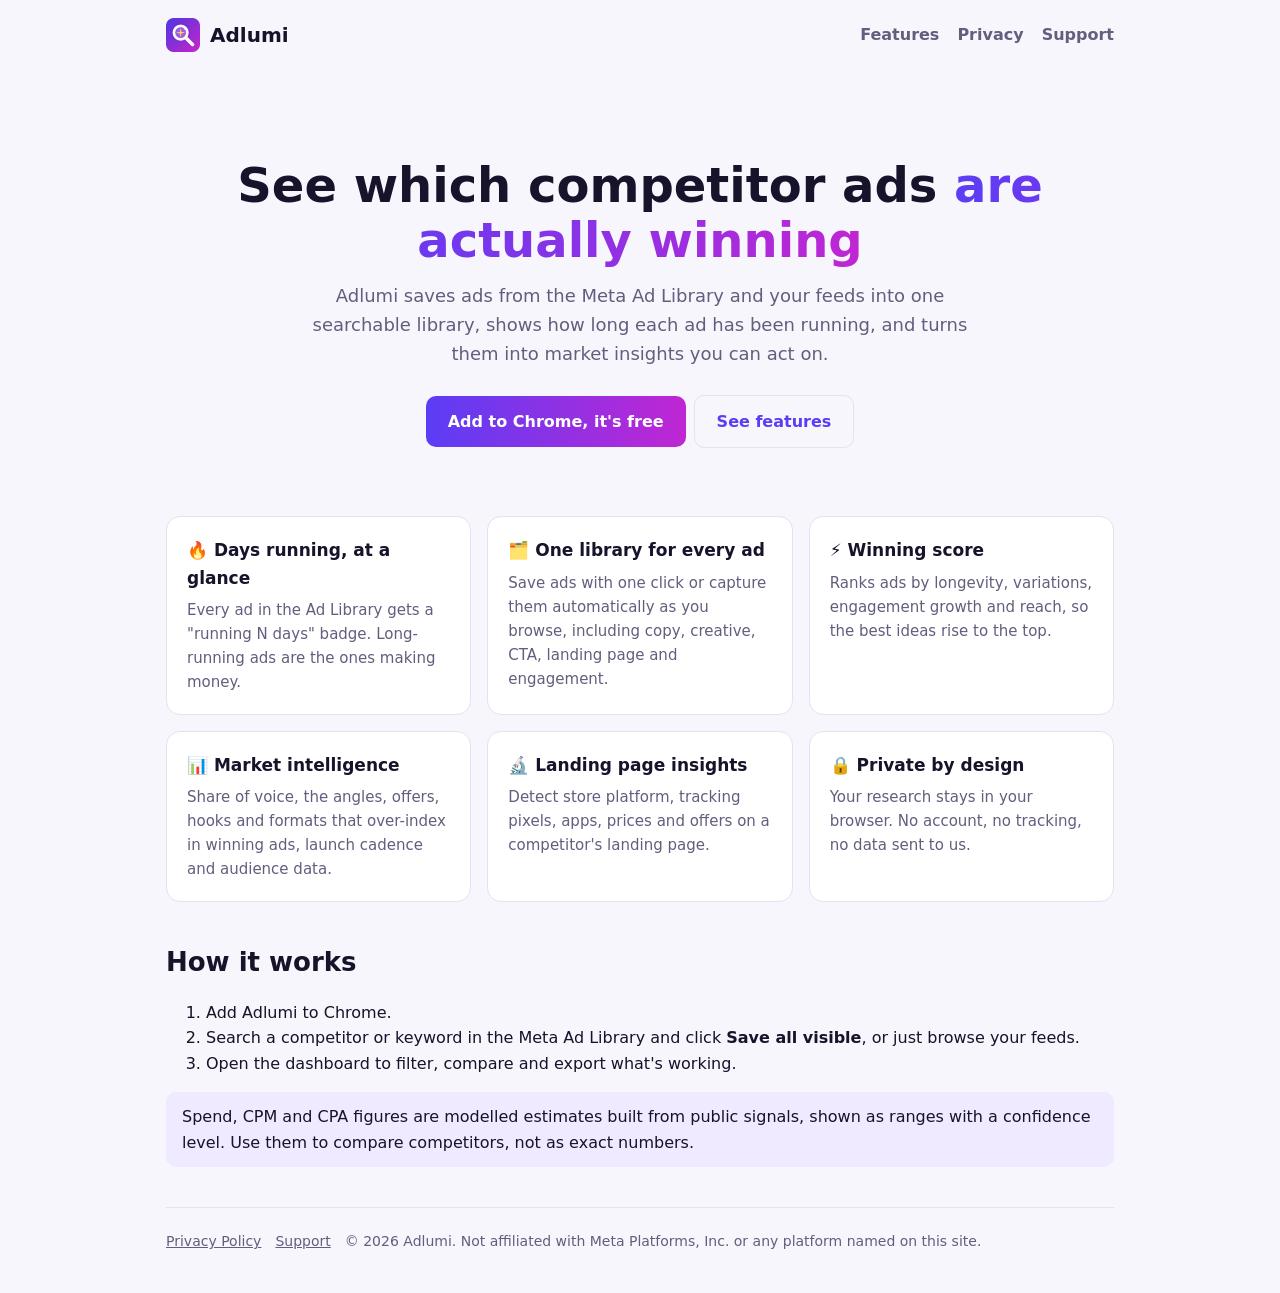
==== docs/index.html @ 2457024c "Rebrand to Adlumi and prepare Chrome Web Store submission - Rename user-visible strings to Adlumi (i" ====
<!doctype html>
<html lang="en">
<head>
  <meta charset="utf-8" />
  <meta name="viewport" content="width=device-width, initial-scale=1" />
  <title>Adlumi – Competitor Ad Research</title>
  <meta name="description" content="Adlumi is a Chrome extension that saves your competitors' ads from the Ad Library and your feeds, shows which ads are winning, and turns them into market insights." />
  <link rel="icon" href="icon.png" />
  <link rel="stylesheet" href="style.css" />
</head>
<body>
  <div class="wrap">
    <header class="top">
      <a class="brand" href="./"><img src="icon.png" alt="" /> Adlumi</a>
      <nav><a href="#features">Features</a><a href="privacy.html">Privacy</a><a href="mailto:SUPPORT_EMAIL">Support</a></nav>
    </header>

    <section class="hero">
      <h1>See which competitor ads <span>are actually winning</span></h1>
      <p>Adlumi saves ads from the Meta Ad Library and your feeds into one searchable library, shows how long each ad has been running, and turns them into market insights you can act on.</p>
      <a class="btn" href="CHROME_WEB_STORE_URL">Add to Chrome, it's free</a><a class="btn ghost" href="#features">See features</a>
    </section>

    <section id="features">
      <div class="grid">
        <div class="card"><h3>🔥 Days running, at a glance</h3><p>Every ad in the Ad Library gets a "running N days" badge. Long-running ads are the ones making money.</p></div>
        <div class="card"><h3>🗂️ One library for every ad</h3><p>Save ads with one click or capture them automatically as you browse, including copy, creative, CTA, landing page and engagement.</p></div>
        <div class="card"><h3>⚡ Winning score</h3><p>Ranks ads by longevity, variations, engagement growth and reach, so the best ideas rise to the top.</p></div>
        <div class="card"><h3>📊 Market intelligence</h3><p>Share of voice, the angles, offers, hooks and formats that over-index in winning ads, launch cadence and audience data.</p></div>
        <div class="card"><h3>🔬 Landing page insights</h3><p>Detect store platform, tracking pixels, apps, prices and offers on a competitor's landing page.</p></div>
        <div class="card"><h3>🔒 Private by design</h3><p>Your research stays in your browser. No account, no tracking, no data sent to us.</p></div>
      </div>
    </section>

    <section>
      <h2>How it works</h2>
      <ol>
        <li>Add Adlumi to Chrome.</li>
        <li>Search a competitor or keyword in the Meta Ad Library and click <strong>Save all visible</strong>, or just browse your feeds.</li>
        <li>Open the dashboard to filter, compare and export what's working.</li>
      </ol>
      <p class="note">Spend, CPM and CPA figures are modelled estimates built from public signals, shown as ranges with a confidence level. Use them to compare competitors, not as exact numbers.</p>
    </section>

    <footer>
      <a href="privacy.html">Privacy Policy</a><a href="mailto:SUPPORT_EMAIL">Support</a>© 2026 Adlumi. Not affiliated with Meta Platforms, Inc. or any platform named on this site.
    </footer>
  </div>
</body>
</html>
---- docs/style.css ----
:root {
  --bg: #f7f6fc; --panel: #fff; --text: #16132a; --sub: #625e7d; --border: #e4e1f1;
  --accent: #5b3df5; --accent-2: #c026d3; --soft: #efeaff;
  color-scheme: light;
}
@media (prefers-color-scheme: dark) {
  :root:not([data-theme="light"]) {
    --bg: #0f0d18; --panel: #181525; --text: #ecebf5; --sub: #a29dbd; --border: #2c2840; --accent: #8b74ff; --soft: #241f3d;
    color-scheme: dark;
  }
}
* { box-sizing: border-box; }
body { margin: 0; background: var(--bg); color: var(--text); font: 16px/1.6 system-ui, -apple-system, "Segoe UI", Roboto, sans-serif; }
a { color: var(--accent); }
.wrap { max-width: 980px; margin: 0 auto; padding: 0 16px; }
header.top { display: flex; align-items: center; justify-content: space-between; padding: 18px 0; }
.brand { display: flex; align-items: center; gap: 10px; font-weight: 800; font-size: 20px; color: var(--text); text-decoration: none; }
.brand img { width: 34px; height: 34px; }
nav a { margin-left: 18px; color: var(--sub); text-decoration: none; font-weight: 600; }
.hero { padding: 48px 0 28px; text-align: center; }
.hero h1 { font-size: clamp(30px, 5vw, 48px); line-height: 1.15; margin: 0 0 14px; }
.hero h1 span { background: linear-gradient(90deg, var(--accent), var(--accent-2)); -webkit-background-clip: text; background-clip: text; color: transparent; }
.hero p { color: var(--sub); font-size: 18px; max-width: 680px; margin: 0 auto 26px; }
.btn { display: inline-block; background: linear-gradient(90deg, var(--accent), var(--accent-2)); color: #fff; text-decoration: none; font-weight: 700; padding: 13px 22px; border-radius: 10px; }
.btn.ghost { background: none; color: var(--accent); border: 1px solid var(--border); margin-left: 8px; }
.grid { display: grid; grid-template-columns: repeat(auto-fit, minmax(260px, 1fr)); gap: 16px; margin: 30px 0; }
.card { background: var(--panel); border: 1px solid var(--border); border-radius: 14px; padding: 20px; }
.card h3 { margin: 0 0 6px; font-size: 17px; }
.card p { margin: 0; color: var(--sub); font-size: 15px; }
section { margin: 40px 0; }
h2 { font-size: 26px; margin: 0 0 12px; }
.doc { background: var(--panel); border: 1px solid var(--border); border-radius: 14px; padding: 28px clamp(18px, 4vw, 40px); margin: 20px 0 40px; }
.doc h1 { margin-top: 0; }
.doc h2 { font-size: 20px; margin-top: 28px; }
.doc li { margin: 4px 0; }
.note { background: var(--soft); border-radius: 10px; padding: 12px 16px; }
footer { border-top: 1px solid var(--border); padding: 22px 0 40px; color: var(--sub); font-size: 14px; }
footer a { color: var(--sub); margin-right: 14px; }
@media (max-width: 600px) { nav a { margin-left: 10px; font-size: 14px; } .btn.ghost { margin: 10px 0 0; } }
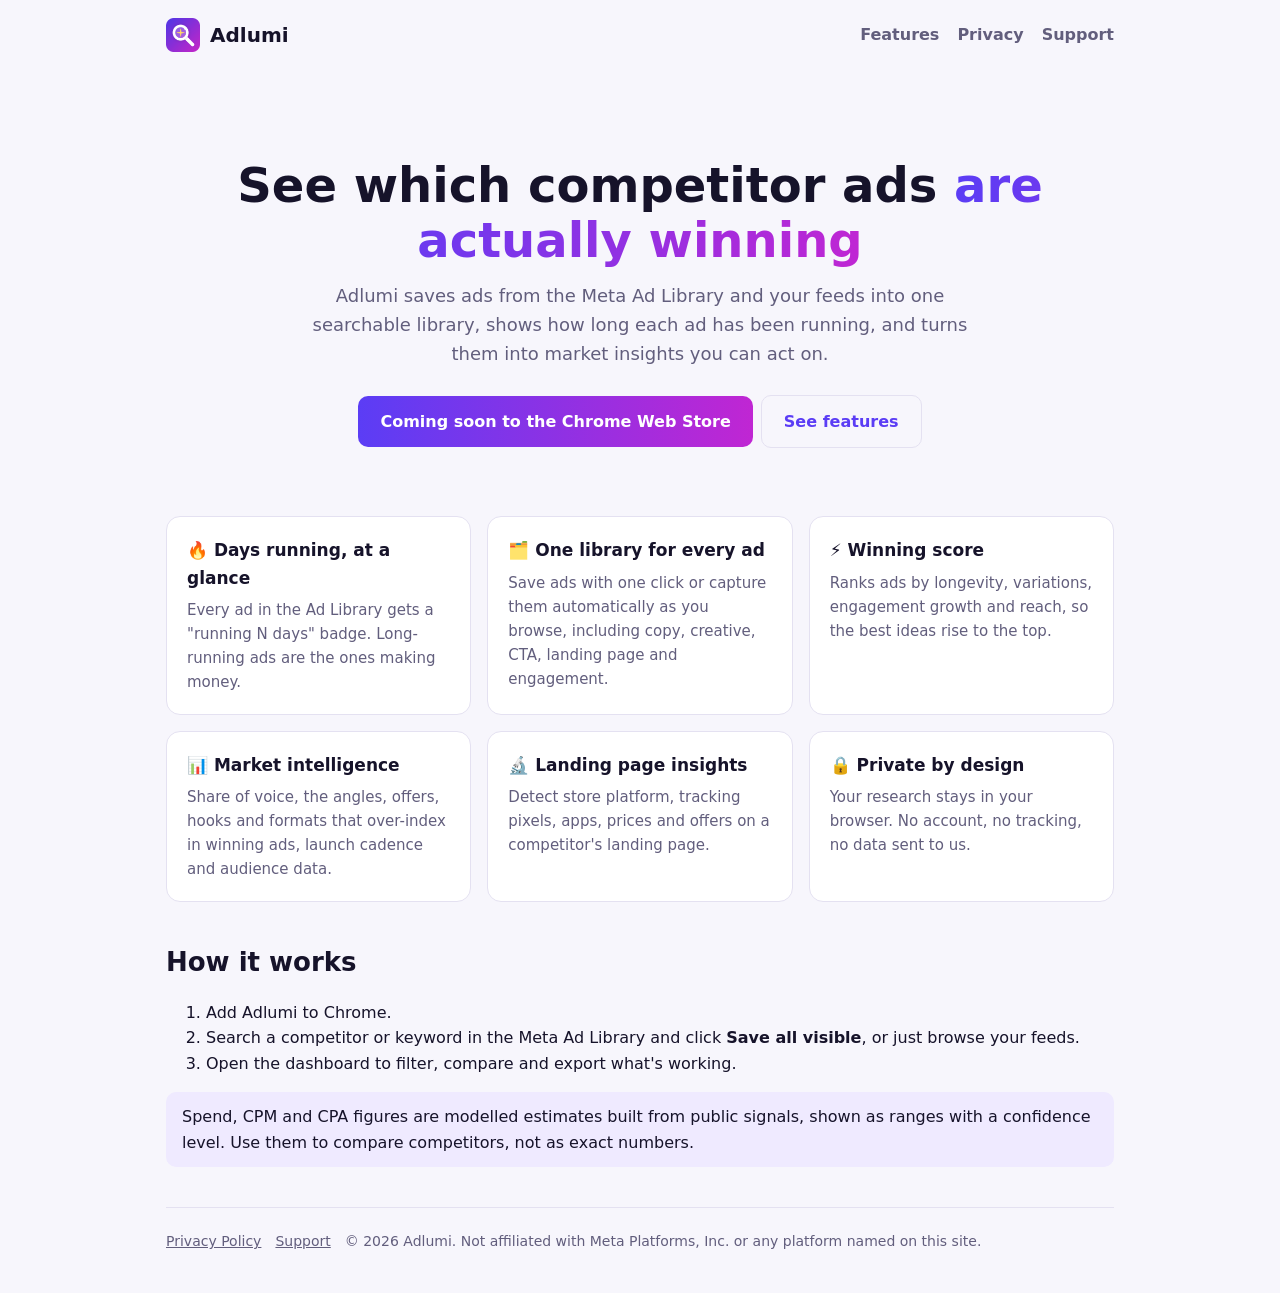
==== commit 2d1dc840: "Fill in support email; show 'Coming soon' until store approval Co-Authored-By: Claude Opus 5.5 <nore" ====
--- a/docs/index.html
+++ b/docs/index.html
@@ -12,13 +12,14 @@
   <div class="wrap">
     <header class="top">
       <a class="brand" href="./"><img src="icon.png" alt="" /> Adlumi</a>
-      <nav><a href="#features">Features</a><a href="privacy.html">Privacy</a><a href="mailto:SUPPORT_EMAIL">Support</a></nav>
+      <nav><a href="#features">Features</a><a href="privacy.html">Privacy</a><a href="mailto:dr.mohamedbaydon@gmail.com">Support</a></nav>
     </header>
 
     <section class="hero">
       <h1>See which competitor ads <span>are actually winning</span></h1>
       <p>Adlumi saves ads from the Meta Ad Library and your feeds into one searchable library, shows how long each ad has been running, and turns them into market insights you can act on.</p>
-      <a class="btn" href="CHROME_WEB_STORE_URL">Add to Chrome, it's free</a><a class="btn ghost" href="#features">See features</a>
+      <!-- After store approval: set href to the Chrome Web Store link and the text to "Add to Chrome, it's free" -->
+      <a class="btn" href="#features">Coming soon to the Chrome Web Store</a><a class="btn ghost" href="#features">See features</a>
     </section>
 
     <section id="features">
@@ -43,7 +44,7 @@
     </section>
 
     <footer>
-      <a href="privacy.html">Privacy Policy</a><a href="mailto:SUPPORT_EMAIL">Support</a>© 2026 Adlumi. Not affiliated with Meta Platforms, Inc. or any platform named on this site.
+      <a href="privacy.html">Privacy Policy</a><a href="mailto:dr.mohamedbaydon@gmail.com">Support</a>© 2026 Adlumi. Not affiliated with Meta Platforms, Inc. or any platform named on this site.
     </footer>
   </div>
 </body>
